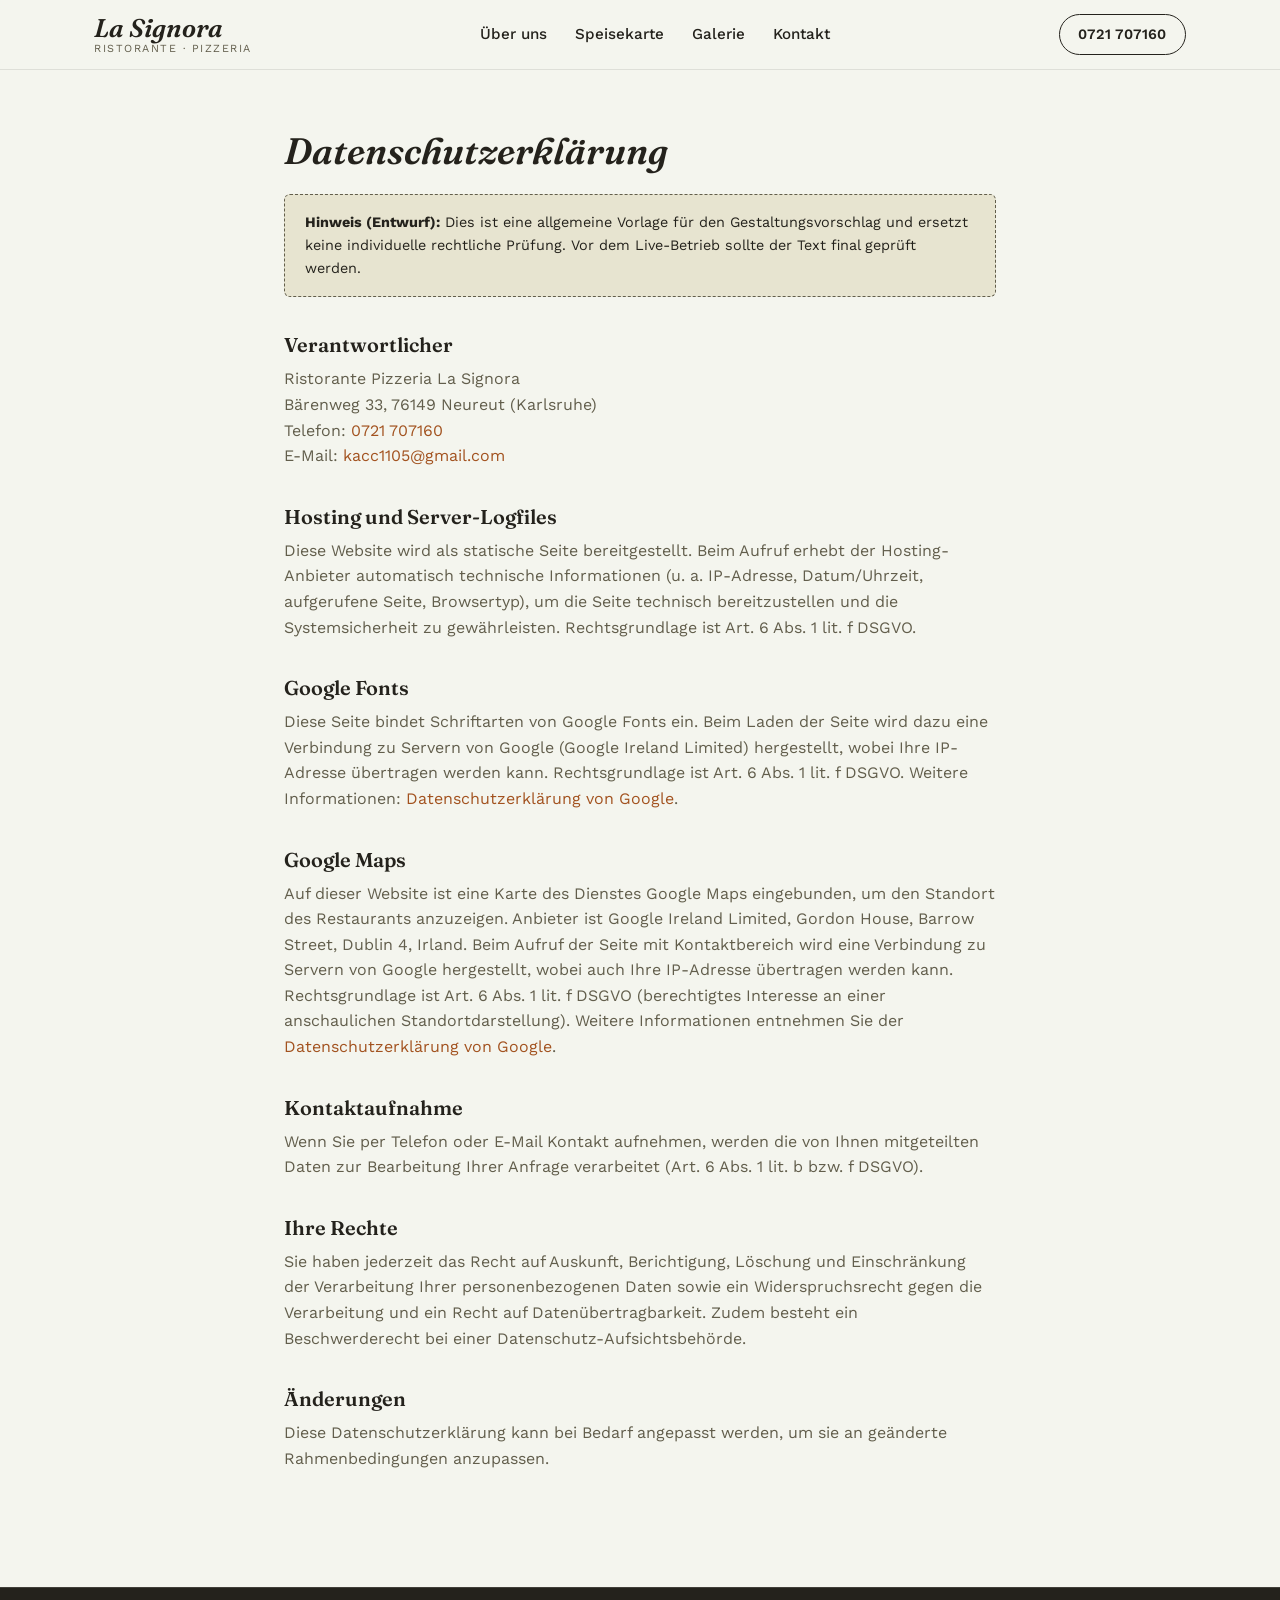
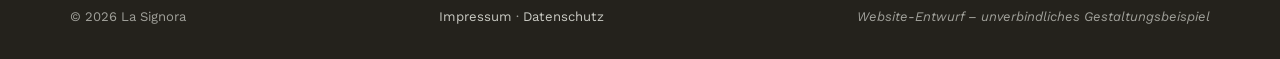
==== datenschutz.html @ 01046fb5 "Add website mockup for La Signora restaurant Simple, single-page HTML/CSS site as a design proposal " ====
<!DOCTYPE html>
<html lang="de">
<head>
<meta charset="UTF-8">
<meta name="viewport" content="width=device-width, initial-scale=1.0">
<title>Datenschutz – La Signora</title>
<meta name="robots" content="noindex, nofollow">
<link rel="icon" href="data:image/svg+xml,%3Csvg xmlns='http://www.w3.org/2000/svg' viewBox='0 0 100 100'%3E%3Ccircle cx='50' cy='50' r='48' fill='%23C8672A'/%3E%3Ctext x='50' y='66' font-size='44' font-style='italic' font-family='Georgia,serif' fill='%23F4F5EE' text-anchor='middle'%3ELS%3C/text%3E%3C/svg%3E">
<link rel="preconnect" href="https://fonts.googleapis.com">
<link rel="preconnect" href="https://fonts.gstatic.com" crossorigin>
<link href="https://fonts.googleapis.com/css2?family=Fraunces:ital,wght@0,500;0,600;1,500;1,600&family=Work+Sans:wght@400;500;600;700&display=swap" rel="stylesheet">
<link rel="stylesheet" href="css/style.css">
</head>
<body>

<header class="site-header">
  <div class="container header-inner">
    <a class="logo" href="index.html">
      <span class="logo-main">La Signora</span>
      <span class="logo-sub">Ristorante · Pizzeria</span>
    </a>
    <nav class="main-nav" id="main-nav">
      <a href="index.html#ueber-uns">Über uns</a>
      <a href="index.html#speisekarte">Speisekarte</a>
      <a href="index.html#galerie">Galerie</a>
      <a href="index.html#kontakt">Kontakt</a>
    </nav>
    <div class="header-actions">
      <a class="btn btn-call" href="tel:+49721707160">0721 707160</a>
      <button class="nav-toggle" id="nav-toggle" aria-label="Menü öffnen" aria-expanded="false" aria-controls="main-nav">
        <span></span><span></span><span></span>
      </button>
    </div>
  </div>
</header>

<main>
  <section class="legal">
    <div class="container">
      <h1>Datenschutzerklärung</h1>

      <div class="note-box">
        <strong>Hinweis (Entwurf):</strong> Dies ist eine allgemeine Vorlage für den Gestaltungsvorschlag und ersetzt keine individuelle rechtliche Prüfung. Vor dem Live-Betrieb sollte der Text final geprüft werden.
      </div>

      <h2>Verantwortlicher</h2>
      <p>
        Ristorante Pizzeria La Signora<br>
        Bärenweg 33, 76149 Neureut (Karlsruhe)<br>
        Telefon: <a href="tel:+49721707160">0721 707160</a><br>
        E-Mail: <a href="mailto:kacc1105@gmail.com">kacc1105@gmail.com</a>
      </p>

      <h2>Hosting und Server-Logfiles</h2>
      <p>Diese Website wird als statische Seite bereitgestellt. Beim Aufruf erhebt der Hosting-Anbieter automatisch technische Informationen (u. a. IP-Adresse, Datum/Uhrzeit, aufgerufene Seite, Browsertyp), um die Seite technisch bereitzustellen und die Systemsicherheit zu gewährleisten. Rechtsgrundlage ist Art. 6 Abs. 1 lit. f DSGVO.</p>

      <h2>Google Fonts</h2>
      <p>Diese Seite bindet Schriftarten von Google Fonts ein. Beim Laden der Seite wird dazu eine Verbindung zu Servern von Google (Google Ireland Limited) hergestellt, wobei Ihre IP-Adresse übertragen werden kann. Rechtsgrundlage ist Art. 6 Abs. 1 lit. f DSGVO. Weitere Informationen: <a href="https://policies.google.com/privacy" target="_blank" rel="noopener noreferrer">Datenschutzerklärung von Google</a>.</p>

      <h2>Google Maps</h2>
      <p>Auf dieser Website ist eine Karte des Dienstes Google Maps eingebunden, um den Standort des Restaurants anzuzeigen. Anbieter ist Google Ireland Limited, Gordon House, Barrow Street, Dublin 4, Irland. Beim Aufruf der Seite mit Kontaktbereich wird eine Verbindung zu Servern von Google hergestellt, wobei auch Ihre IP-Adresse übertragen werden kann. Rechtsgrundlage ist Art. 6 Abs. 1 lit. f DSGVO (berechtigtes Interesse an einer anschaulichen Standortdarstellung). Weitere Informationen entnehmen Sie der <a href="https://policies.google.com/privacy" target="_blank" rel="noopener noreferrer">Datenschutzerklärung von Google</a>.</p>

      <h2>Kontaktaufnahme</h2>
      <p>Wenn Sie per Telefon oder E-Mail Kontakt aufnehmen, werden die von Ihnen mitgeteilten Daten zur Bearbeitung Ihrer Anfrage verarbeitet (Art. 6 Abs. 1 lit. b bzw. f DSGVO).</p>

      <h2>Ihre Rechte</h2>
      <p>Sie haben jederzeit das Recht auf Auskunft, Berichtigung, Löschung und Einschränkung der Verarbeitung Ihrer personenbezogenen Daten sowie ein Widerspruchsrecht gegen die Verarbeitung und ein Recht auf Datenübertragbarkeit. Zudem besteht ein Beschwerderecht bei einer Datenschutz-Aufsichtsbehörde.</p>

      <h2>Änderungen</h2>
      <p>Diese Datenschutzerklärung kann bei Bedarf angepasst werden, um sie an geänderte Rahmenbedingungen anzupassen.</p>
    </div>
  </section>
</main>

<footer class="site-footer">
  <div class="footer-bottom">
    <div class="container footer-bottom-inner">
      <p>© <span id="year"></span> La Signora</p>
      <p><a href="impressum.html">Impressum</a> · <a href="datenschutz.html">Datenschutz</a></p>
      <p class="draft-note">Website-Entwurf – unverbindliches Gestaltungsbeispiel</p>
    </div>
  </div>
</footer>

<script src="js/main.js"></script>
</body>
</html>
---- css/style.css ----
/* ---------- Tokens ---------- */
:root {
  --paper: #F4F5EE;
  --paper-alt: #E7E4D0;
  --ink: #24221C;
  --ink-soft: #625E4C;
  --flame: #C8672A;
  --flame-dark: #A2521F;
  --olive: #4F5C38;
  --olive-dark: #3C4629;

  --font-display: 'Fraunces', Georgia, 'Times New Roman', serif;
  --font-body: 'Work Sans', -apple-system, BlinkMacSystemFont, 'Segoe UI', Helvetica, Arial, sans-serif;
  --radius: 6px;
  --container-width: 1140px;
}

* { box-sizing: border-box; }

html { scroll-behavior: smooth; }

body {
  margin: 0;
  font-family: var(--font-body);
  color: var(--ink);
  background: var(--paper);
  line-height: 1.6;
}

h1, h2, h3 {
  font-family: var(--font-display);
  font-weight: 600;
  line-height: 1.15;
  text-wrap: balance;
  margin: 0 0 .5em;
}

p { margin: 0 0 1em; }

a {
  color: var(--flame-dark);
  text-decoration: none;
}

img { max-width: 100%; display: block; }

.container {
  width: 100%;
  max-width: var(--container-width);
  margin: 0 auto;
  padding: 0 24px;
}

.skip-link {
  position: absolute;
  left: -999px;
  top: auto;
}
.skip-link:focus {
  left: 16px;
  top: 16px;
  background: var(--paper);
  padding: 8px 16px;
  border-radius: var(--radius);
  z-index: 1000;
}

.section-eyebrow {
  text-transform: uppercase;
  letter-spacing: .14em;
  font-size: .78rem;
  font-weight: 600;
  color: var(--flame-dark);
  margin-bottom: .6em;
}

/* Stitch divider — nod to the "weiße Schürze" (white apron) the house
   philosophy is named after: a seam of two thin lines at each section join. */
.stitch-top {
  border-top: 1px solid var(--ink);
  box-shadow: 0 4px 0 -3px var(--ink);
  position: relative;
}
.stitch-top::before {
  content: "";
  position: absolute;
  top: -1px; left: 0; right: 0; height: 1px;
  background: repeating-linear-gradient(90deg, var(--paper) 0 6px, transparent 6px 12px);
}

/* ---------- Buttons ---------- */
.btn {
  display: inline-block;
  padding: .85em 1.7em;
  border-radius: 999px;
  font-weight: 600;
  font-size: .95rem;
  border: 1.5px solid transparent;
  transition: transform .15s ease, background .15s ease, color .15s ease, border-color .15s ease;
}
.btn:hover { transform: translateY(-2px); }

.btn-primary {
  background: var(--flame);
  color: var(--paper);
}
.btn-primary:hover { background: var(--flame-dark); }

.btn-outline {
  border-color: var(--paper);
  color: var(--paper);
}
.btn-outline:hover { background: var(--paper); color: var(--ink); }

.btn-call {
  border-color: var(--ink);
  color: var(--ink);
  padding: .55em 1.3em;
  font-size: .9rem;
  font-weight: 600;
  white-space: nowrap;
}
.btn-call:hover { background: var(--ink); color: var(--paper); }

/* ---------- Header ---------- */
.site-header {
  position: sticky;
  top: 0;
  z-index: 100;
  background: rgba(244, 245, 238, .92);
  backdrop-filter: blur(6px);
  border-bottom: 1px solid rgba(36, 34, 28, .1);
}

.header-inner {
  display: flex;
  align-items: center;
  justify-content: space-between;
  gap: 24px;
  padding-top: 14px;
  padding-bottom: 14px;
}

.logo {
  display: flex;
  flex-direction: column;
  line-height: 1.1;
}
.logo-main {
  font-family: var(--font-display);
  font-style: italic;
  font-size: 1.6rem;
  font-weight: 600;
  color: var(--ink);
}
.logo-sub {
  font-size: .68rem;
  letter-spacing: .14em;
  text-transform: uppercase;
  color: var(--ink-soft);
}

.main-nav {
  display: flex;
  gap: 28px;
}
.main-nav a {
  color: var(--ink);
  font-weight: 500;
  font-size: .95rem;
}
.main-nav a:hover { color: var(--flame-dark); }

.header-actions {
  display: flex;
  align-items: center;
  gap: 16px;
}

.nav-toggle {
  display: none;
  flex-direction: column;
  justify-content: center;
  gap: 5px;
  width: 40px;
  height: 40px;
  background: none;
  border: none;
  cursor: pointer;
}
.nav-toggle span {
  display: block;
  height: 2px;
  background: var(--ink);
  border-radius: 2px;
}

/* ---------- Hero ---------- */
.hero {
  position: relative;
  background: var(--ink);
  color: var(--paper);
  padding: 100px 0 130px;
  overflow: hidden;
}
.hero-inner { max-width: 720px; }
.hero .eyebrow {
  text-transform: uppercase;
  letter-spacing: .14em;
  font-size: .82rem;
  font-weight: 600;
  color: #D9A876;
  margin-bottom: 1.1em;
}
.hero h1 {
  font-family: var(--font-display);
  font-style: italic;
  font-weight: 500;
  font-size: clamp(2.4rem, 5.5vw, 3.8rem);
  margin-bottom: .4em;
}
.hero-text {
  font-size: 1.1rem;
  max-width: 540px;
  color: #DAD8C8;
}
.hero-actions {
  display: flex;
  flex-wrap: wrap;
  gap: 16px;
  margin-top: 1.6em;
}
.hero-divider {
  position: absolute;
  bottom: -1px;
  left: 0;
  width: 100%;
  height: 60px;
}
.hero-divider path { fill: var(--paper); }

/* ---------- Features ---------- */
.features { padding: 64px 0 24px; }
.features-grid {
  display: grid;
  grid-template-columns: repeat(3, 1fr);
  gap: 32px;
  text-align: center;
}
.feature-icon {
  display: flex;
  align-items: center;
  justify-content: center;
  width: 68px;
  height: 68px;
  margin: 0 auto .8em;
  border-radius: 50%;
  border: 1.5px solid var(--ink);
}
.icon-flame {
  width: 22px; height: 22px;
  background: var(--flame);
  border-radius: 0 50% 50% 50%;
  transform: rotate(45deg);
}
.icon-leaf {
  width: 24px; height: 24px;
  background: var(--olive);
  border-radius: 0 60% 0 60%;
  transform: rotate(45deg);
}
.icon-together {
  display: flex;
  align-items: center;
}
.icon-together span {
  width: 17px; height: 17px;
  border-radius: 50%;
}
.icon-together span:first-child { background: var(--flame); }
.icon-together span:last-child {
  background: var(--olive);
  margin-left: -7px;
  mix-blend-mode: multiply;
}
.feature h3 { font-size: 1.15rem; }
.feature p { color: var(--ink-soft); margin: 0; }

/* ---------- About ---------- */
.about { padding: 96px 0; }
.about-inner {
  display: grid;
  grid-template-columns: 1.1fr .9fr;
  gap: 56px;
  align-items: center;
}
.about-text h2 { font-size: 2.1rem; }
.about-text p { color: var(--ink-soft); }
.about-text p:first-of-type { color: var(--ink); }
.pull-quote {
  font-family: var(--font-display);
  font-style: italic;
  font-size: 1.3rem;
  color: var(--ink);
  border-left: 2px solid var(--flame);
  padding-left: 1em;
  margin: 1.4em 0;
}

.placeholder-box {
  display: flex;
  flex-direction: column;
  align-items: center;
  justify-content: center;
  background: var(--paper-alt);
  border: 1px dashed var(--ink-soft);
  border-radius: var(--radius);
  color: var(--ink-soft);
  text-align: center;
}
.placeholder-box p {
  margin: 0;
  font-family: var(--font-display);
  font-style: italic;
  font-size: .95rem;
}
.about-image { min-height: 320px; }

/* ---------- Menu ---------- */
.menu { padding: 96px 0; background: var(--paper-alt); }
.menu h2 { font-size: 2.1rem; max-width: 640px; }

.menu-grid {
  display: grid;
  grid-template-columns: repeat(3, 1fr);
  gap: 40px;
  margin-top: 48px;
}
.menu-category h3 {
  font-family: var(--font-body);
  font-style: normal;
  font-weight: 700;
  text-transform: uppercase;
  letter-spacing: .06em;
  font-size: 1rem;
  border-bottom: 2px solid var(--flame);
  padding-bottom: .5em;
  margin-bottom: .8em;
}
.menu-list { list-style: none; margin: 0; padding: 0; }
.menu-list li {
  display: flex;
  align-items: baseline;
  gap: 6px;
  padding: .55em 0;
  border-bottom: 1px dotted rgba(36, 34, 28, .18);
}
.dish {
  display: flex;
  flex-direction: column;
  font-family: var(--font-display);
  font-weight: 600;
}
.dish em {
  font-style: normal;
  font-family: var(--font-body);
  font-weight: 400;
  font-size: .78rem;
  color: var(--ink-soft);
}
.dots {
  flex: 1;
  border-bottom: 2px dotted rgba(36, 34, 28, .3);
  margin-bottom: .35em;
}
.price { font-weight: 600; white-space: nowrap; }
.menu-footnote {
  margin-top: 40px;
  font-size: .85rem;
  color: var(--ink-soft);
}

/* ---------- Gallery ---------- */
.gallery { padding: 96px 0; }
.gallery h2 { font-size: 2.1rem; }
.gallery-grid {
  display: grid;
  grid-template-columns: repeat(3, 1fr);
  gap: 20px;
  margin-top: 40px;
}
.gallery-item { aspect-ratio: 4 / 3; }

/* ---------- Contact ---------- */
.contact { padding: 96px 0; background: var(--paper-alt); }
.contact-inner {
  display: grid;
  grid-template-columns: 1fr 1fr;
  gap: 56px;
  align-items: stretch;
}
.contact h2 { font-size: 2.1rem; }
.info-list {
  list-style: none;
  margin: 0 0 1.6em;
  padding: 0;
}
.info-list li {
  margin-bottom: .7em;
  font-size: 1.02rem;
}
.info-list .label {
  display: block;
  text-transform: uppercase;
  letter-spacing: .1em;
  font-size: .7rem;
  color: var(--ink-soft);
  margin-bottom: .15em;
}
.info-list a { color: var(--ink); font-weight: 600; }
.info-list a:hover { color: var(--flame-dark); }

.hours-table {
  border-collapse: collapse;
  margin-bottom: 1.8em;
}
.hours-table th, .hours-table td {
  text-align: left;
  padding: .3em 1.2em .3em 0;
  font-weight: 400;
}
.hours-table th { color: var(--ink-soft); font-weight: 600; }

.contact-map {
  min-height: 320px;
  border-radius: var(--radius);
  overflow: hidden;
  filter: grayscale(.15) contrast(1.02);
}
.contact-map iframe {
  width: 100%;
  height: 100%;
  min-height: 320px;
  border: 0;
}

/* ---------- Footer ---------- */
.site-footer {
  background: var(--ink);
  color: rgba(244, 245, 238, .85);
}
.footer-inner {
  display: grid;
  grid-template-columns: 1.2fr 1fr 1fr;
  gap: 32px;
  padding: 56px 0 40px;
}
.footer-brand .logo-main { color: var(--paper); }
.footer-brand p, .footer-contact p { color: rgba(244, 245, 238, .6); margin: 0; }
.footer-nav { display: flex; flex-direction: column; gap: .5em; }
.footer-nav a, .footer-contact a { color: rgba(244, 245, 238, .85); }
.footer-nav a:hover, .footer-contact a:hover { color: var(--paper); }
.footer-contact { display: flex; flex-direction: column; gap: .4em; }

.footer-bottom { border-top: 1px solid rgba(244, 245, 238, .14); }
.footer-bottom-inner {
  display: flex;
  flex-wrap: wrap;
  gap: 8px 24px;
  justify-content: space-between;
  padding: 18px 0;
  font-size: .82rem;
  color: rgba(244, 245, 238, .6);
}
.footer-bottom-inner a { color: rgba(244, 245, 238, .8); }
.draft-note { font-style: italic; }

/* ---------- Legal pages ---------- */
.legal {
  padding: 60px 0 100px;
  max-width: 760px;
  margin: 0 auto;
}
.legal h1 { font-size: 2.3rem; margin-bottom: .6em; font-style: italic; }
.legal h2 { font-size: 1.25rem; margin-top: 1.8em; font-style: normal; }
.legal p, .legal li { color: var(--ink-soft); }
.legal a { color: var(--flame-dark); }
.note-box {
  border: 1px dashed var(--ink-soft);
  border-radius: var(--radius);
  padding: 16px 20px;
  font-size: .9rem;
  margin: 1.5em 0;
  background: var(--paper-alt);
}

/* ---------- Responsive ---------- */
@media (max-width: 900px) {
  .about-inner,
  .contact-inner {
    grid-template-columns: 1fr;
  }
  .about-image { min-height: 220px; order: -1; }
  .menu-grid { grid-template-columns: 1fr 1fr; }
  .footer-inner { grid-template-columns: 1fr 1fr; }
}

@media (max-width: 720px) {
  .main-nav {
    position: absolute;
    top: 100%;
    left: 0;
    right: 0;
    background: var(--paper);
    flex-direction: column;
    gap: 0;
    padding: 8px 24px 16px;
    border-bottom: 1px solid rgba(36, 34, 28, .1);
    display: none;
  }
  .main-nav.open { display: flex; }
  .main-nav a { padding: .7em 0; border-bottom: 1px solid rgba(36, 34, 28, .08); }
  .nav-toggle { display: flex; }
  .btn-call { display: none; }

  .features-grid { grid-template-columns: 1fr; }
  .menu-grid { grid-template-columns: 1fr; }
  .gallery-grid { grid-template-columns: 1fr 1fr; }
  .footer-inner { grid-template-columns: 1fr; }
}
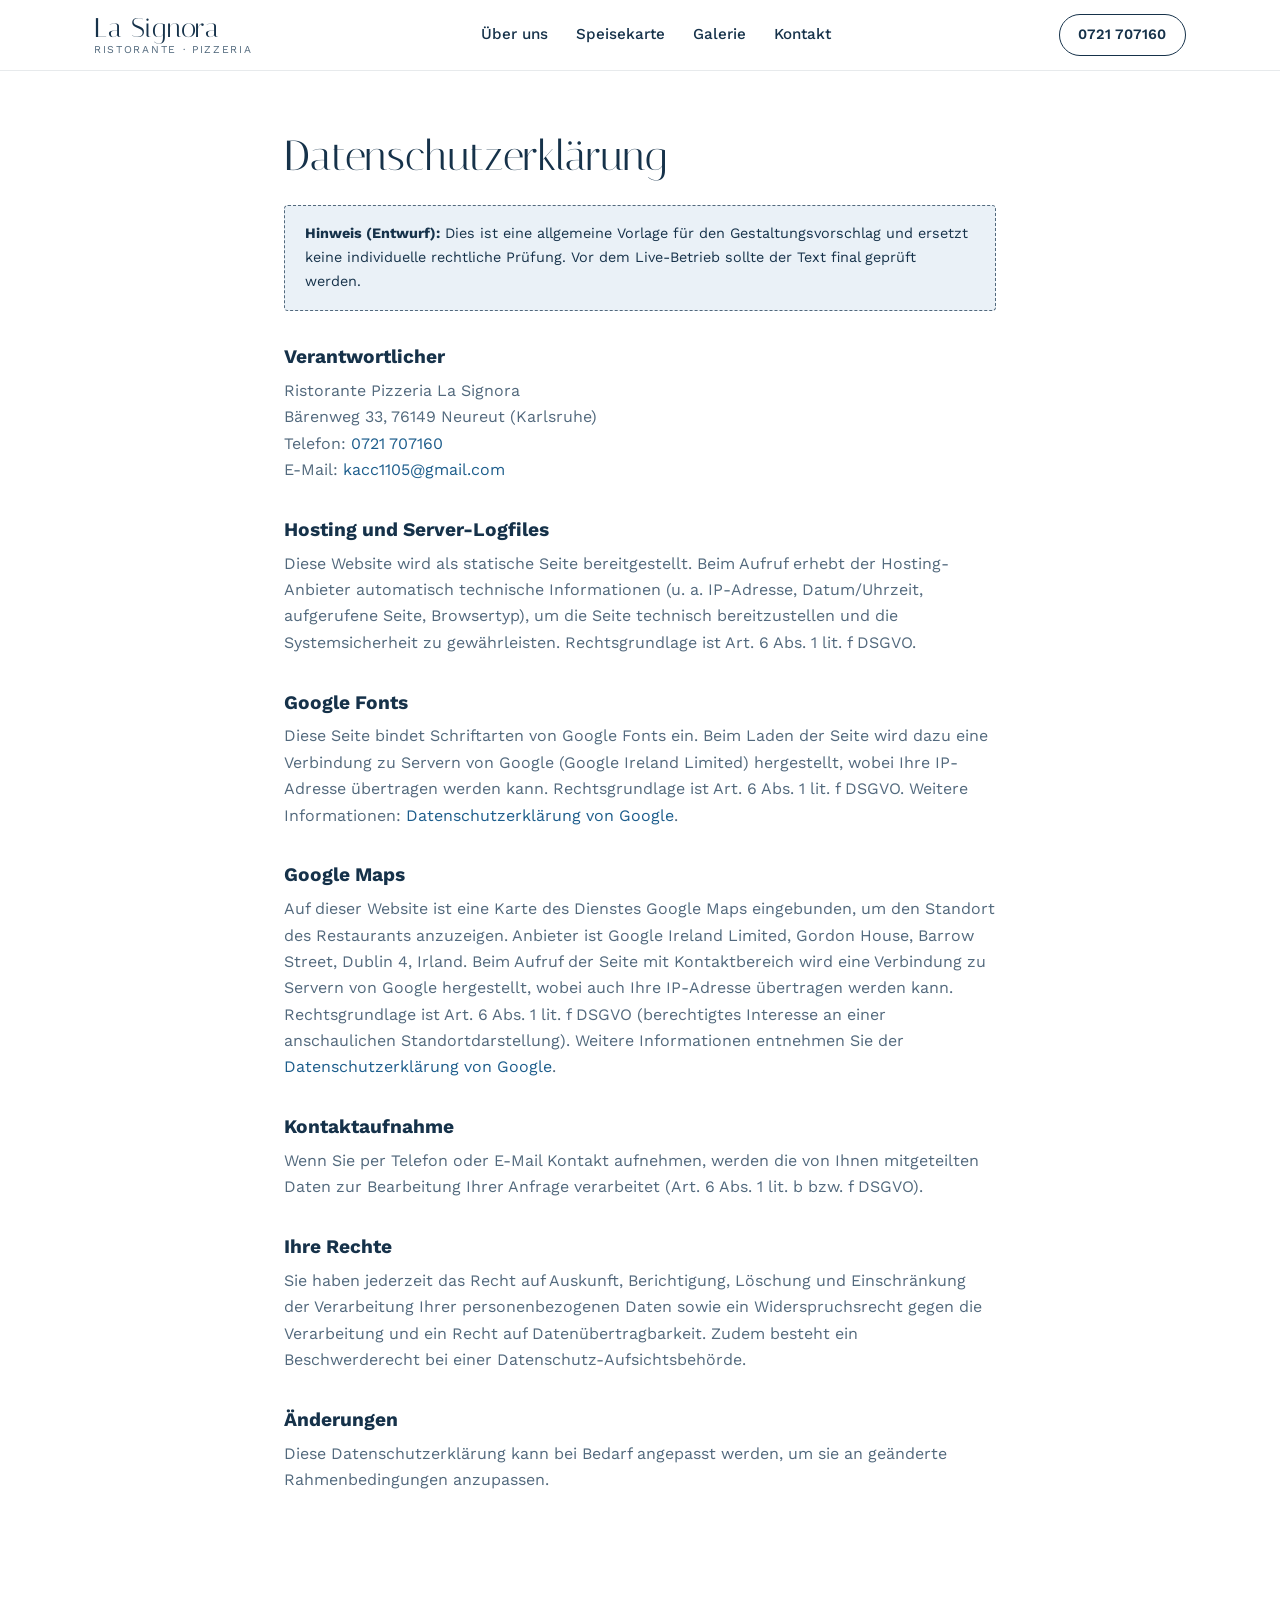
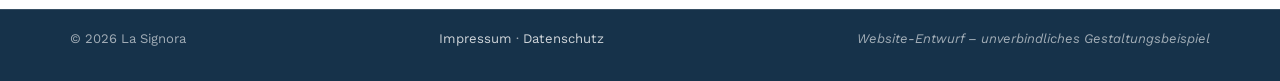
==== commit 1b560948: "Redesign in white/blue elegant Italian style Replace the warm terracotta palette with white, navy an" ====
--- a/datenschutz.html
+++ b/datenschutz.html
@@ -5,10 +5,10 @@
 <meta name="viewport" content="width=device-width, initial-scale=1.0">
 <title>Datenschutz – La Signora</title>
 <meta name="robots" content="noindex, nofollow">
-<link rel="icon" href="data:image/svg+xml,%3Csvg xmlns='http://www.w3.org/2000/svg' viewBox='0 0 100 100'%3E%3Ccircle cx='50' cy='50' r='48' fill='%23C8672A'/%3E%3Ctext x='50' y='66' font-size='44' font-style='italic' font-family='Georgia,serif' fill='%23F4F5EE' text-anchor='middle'%3ELS%3C/text%3E%3C/svg%3E">
+<link rel="icon" href="data:image/svg+xml,%3Csvg xmlns='http://www.w3.org/2000/svg' viewBox='0 0 100 100'%3E%3Ccircle cx='50' cy='50' r='48' fill='%2316324A'/%3E%3Ctext x='50' y='66' font-size='42' font-family='Georgia,serif' fill='%23FFFFFF' text-anchor='middle'%3ELS%3C/text%3E%3C/svg%3E">
 <link rel="preconnect" href="https://fonts.googleapis.com">
 <link rel="preconnect" href="https://fonts.gstatic.com" crossorigin>
-<link href="https://fonts.googleapis.com/css2?family=Fraunces:ital,wght@0,500;0,600;1,500;1,600&family=Work+Sans:wght@400;500;600;700&display=swap" rel="stylesheet">
+<link href="https://fonts.googleapis.com/css2?family=Italiana&family=Work+Sans:wght@400;500;600;700&display=swap" rel="stylesheet">
 <link rel="stylesheet" href="css/style.css">
 </head>
 <body>
--- a/css/style.css
+++ b/css/style.css
@@ -1,17 +1,16 @@
 /* ---------- Tokens ---------- */
 :root {
-  --paper: #F4F5EE;
-  --paper-alt: #E7E4D0;
-  --ink: #24221C;
-  --ink-soft: #625E4C;
-  --flame: #C8672A;
-  --flame-dark: #A2521F;
-  --olive: #4F5C38;
-  --olive-dark: #3C4629;
-
-  --font-display: 'Fraunces', Georgia, 'Times New Roman', serif;
+  --white: #FFFFFF;
+  --pale-blue: #EAF1F7;
+  --navy: #16324A;
+  --navy-soft: #52697D;
+  --blue: #1C5D8C;
+  --blue-deep: #123F60;
+  --gold: #AD8A4D;
+
+  --font-display: 'Italiana', Georgia, 'Times New Roman', serif;
   --font-body: 'Work Sans', -apple-system, BlinkMacSystemFont, 'Segoe UI', Helvetica, Arial, sans-serif;
-  --radius: 6px;
+  --radius: 4px;
   --container-width: 1140px;
 }
 
@@ -22,15 +21,15 @@
 body {
   margin: 0;
   font-family: var(--font-body);
-  color: var(--ink);
-  background: var(--paper);
-  line-height: 1.6;
+  color: var(--navy);
+  background: var(--white);
+  line-height: 1.65;
 }
 
 h1, h2, h3 {
   font-family: var(--font-display);
-  font-weight: 600;
-  line-height: 1.15;
+  font-weight: 400;
+  line-height: 1.2;
   text-wrap: balance;
   margin: 0 0 .5em;
 }
@@ -38,7 +37,7 @@
 p { margin: 0 0 1em; }
 
 a {
-  color: var(--flame-dark);
+  color: var(--blue);
   text-decoration: none;
 }
 
@@ -59,7 +58,7 @@
 .skip-link:focus {
   left: 16px;
   top: 16px;
-  background: var(--paper);
+  background: var(--white);
   padding: 8px 16px;
   border-radius: var(--radius);
   z-index: 1000;
@@ -67,26 +66,51 @@
 
 .section-eyebrow {
   text-transform: uppercase;
-  letter-spacing: .14em;
-  font-size: .78rem;
+  letter-spacing: .18em;
+  font-size: .76rem;
   font-weight: 600;
-  color: var(--flame-dark);
+  color: var(--gold);
   margin-bottom: .6em;
+}
+
+/* Small line-and-diamond flourish, the kind found on Italian menu
+   cards and invitations. */
+.flourish {
+  display: flex;
+  align-items: center;
+  justify-content: center;
+  gap: 10px;
+  margin: 0 auto 1.4em;
+  width: 180px;
+}
+.flourish::before,
+.flourish::after {
+  content: "";
+  flex: 1;
+  height: 1px;
+  background: var(--gold);
+}
+.flourish span {
+  width: 6px;
+  height: 6px;
+  transform: rotate(45deg);
+  background: var(--gold);
 }
 
 /* Stitch divider — nod to the "weiße Schürze" (white apron) the house
    philosophy is named after: a seam of two thin lines at each section join. */
 .stitch-top {
-  border-top: 1px solid var(--ink);
-  box-shadow: 0 4px 0 -3px var(--ink);
+  border-top: 1px solid var(--navy);
+  box-shadow: 0 4px 0 -3px var(--navy);
   position: relative;
 }
 .stitch-top::before {
   content: "";
   position: absolute;
   top: -1px; left: 0; right: 0; height: 1px;
-  background: repeating-linear-gradient(90deg, var(--paper) 0 6px, transparent 6px 12px);
-}
+  background: repeating-linear-gradient(90deg, var(--white) 0 6px, transparent 6px 12px);
+}
+.menu.stitch-top::before { background: repeating-linear-gradient(90deg, var(--pale-blue) 0 6px, transparent 6px 12px); }
 
 /* ---------- Buttons ---------- */
 .btn {
@@ -101,35 +125,35 @@
 .btn:hover { transform: translateY(-2px); }
 
 .btn-primary {
-  background: var(--flame);
-  color: var(--paper);
-}
-.btn-primary:hover { background: var(--flame-dark); }
+  background: var(--blue);
+  color: var(--white);
+}
+.btn-primary:hover { background: var(--blue-deep); }
 
 .btn-outline {
-  border-color: var(--paper);
-  color: var(--paper);
-}
-.btn-outline:hover { background: var(--paper); color: var(--ink); }
+  border-color: var(--blue);
+  color: var(--blue);
+}
+.btn-outline:hover { background: var(--blue); color: var(--white); }
 
 .btn-call {
-  border-color: var(--ink);
-  color: var(--ink);
+  border-color: var(--navy);
+  color: var(--navy);
   padding: .55em 1.3em;
   font-size: .9rem;
   font-weight: 600;
   white-space: nowrap;
 }
-.btn-call:hover { background: var(--ink); color: var(--paper); }
+.btn-call:hover { background: var(--navy); color: var(--white); }
 
 /* ---------- Header ---------- */
 .site-header {
   position: sticky;
   top: 0;
   z-index: 100;
-  background: rgba(244, 245, 238, .92);
+  background: rgba(255, 255, 255, .92);
   backdrop-filter: blur(6px);
-  border-bottom: 1px solid rgba(36, 34, 28, .1);
+  border-bottom: 1px solid rgba(22, 50, 74, .1);
 }
 
 .header-inner {
@@ -148,16 +172,15 @@
 }
 .logo-main {
   font-family: var(--font-display);
-  font-style: italic;
-  font-size: 1.6rem;
-  font-weight: 600;
-  color: var(--ink);
+  font-size: 1.7rem;
+  color: var(--navy);
+  letter-spacing: .02em;
 }
 .logo-sub {
-  font-size: .68rem;
-  letter-spacing: .14em;
+  font-size: .66rem;
+  letter-spacing: .16em;
   text-transform: uppercase;
-  color: var(--ink-soft);
+  color: var(--navy-soft);
 }
 
 .main-nav {
@@ -165,11 +188,11 @@
   gap: 28px;
 }
 .main-nav a {
-  color: var(--ink);
+  color: var(--navy);
   font-weight: 500;
   font-size: .95rem;
 }
-.main-nav a:hover { color: var(--flame-dark); }
+.main-nav a:hover { color: var(--blue); }
 
 .header-actions {
   display: flex;
@@ -191,53 +214,49 @@
 .nav-toggle span {
   display: block;
   height: 2px;
-  background: var(--ink);
+  background: var(--navy);
   border-radius: 2px;
 }
 
 /* ---------- Hero ---------- */
 .hero {
   position: relative;
-  background: var(--ink);
-  color: var(--paper);
-  padding: 100px 0 130px;
-  overflow: hidden;
-}
-.hero-inner { max-width: 720px; }
+  background: var(--pale-blue);
+  color: var(--navy);
+  padding: 96px 0;
+  text-align: center;
+}
+.hero-inner {
+  max-width: 640px;
+  margin: 0 auto;
+}
 .hero .eyebrow {
   text-transform: uppercase;
-  letter-spacing: .14em;
-  font-size: .82rem;
+  letter-spacing: .18em;
+  font-size: .8rem;
   font-weight: 600;
-  color: #D9A876;
-  margin-bottom: 1.1em;
+  color: var(--gold);
+  margin-bottom: 1em;
 }
 .hero h1 {
-  font-family: var(--font-display);
-  font-style: italic;
-  font-weight: 500;
-  font-size: clamp(2.4rem, 5.5vw, 3.8rem);
-  margin-bottom: .4em;
+  font-size: clamp(2.6rem, 6vw, 4.2rem);
+  color: var(--navy);
+  margin-bottom: .3em;
 }
 .hero-text {
-  font-size: 1.1rem;
-  max-width: 540px;
-  color: #DAD8C8;
+  font-size: 1.08rem;
+  color: var(--navy-soft);
+  max-width: 480px;
+  margin-left: auto;
+  margin-right: auto;
 }
 .hero-actions {
   display: flex;
   flex-wrap: wrap;
+  justify-content: center;
   gap: 16px;
-  margin-top: 1.6em;
-}
-.hero-divider {
-  position: absolute;
-  bottom: -1px;
-  left: 0;
-  width: 100%;
-  height: 60px;
-}
-.hero-divider path { fill: var(--paper); }
+  margin-top: 1.7em;
+}
 
 /* ---------- Features ---------- */
 .features { padding: 64px 0 24px; }
@@ -255,17 +274,17 @@
   height: 68px;
   margin: 0 auto .8em;
   border-radius: 50%;
-  border: 1.5px solid var(--ink);
+  border: 1.5px solid var(--navy);
 }
 .icon-flame {
-  width: 22px; height: 22px;
-  background: var(--flame);
+  width: 20px; height: 20px;
+  background: var(--gold);
   border-radius: 0 50% 50% 50%;
   transform: rotate(45deg);
 }
 .icon-leaf {
   width: 24px; height: 24px;
-  background: var(--olive);
+  background: var(--blue);
   border-radius: 0 60% 0 60%;
   transform: rotate(45deg);
 }
@@ -277,14 +296,14 @@
   width: 17px; height: 17px;
   border-radius: 50%;
 }
-.icon-together span:first-child { background: var(--flame); }
+.icon-together span:first-child { background: var(--blue); }
 .icon-together span:last-child {
-  background: var(--olive);
+  background: var(--gold);
   margin-left: -7px;
   mix-blend-mode: multiply;
 }
 .feature h3 { font-size: 1.15rem; }
-.feature p { color: var(--ink-soft); margin: 0; }
+.feature p { color: var(--navy-soft); margin: 0; }
 
 /* ---------- About ---------- */
 .about { padding: 96px 0; }
@@ -294,15 +313,14 @@
   gap: 56px;
   align-items: center;
 }
-.about-text h2 { font-size: 2.1rem; }
-.about-text p { color: var(--ink-soft); }
-.about-text p:first-of-type { color: var(--ink); }
+.about-text h2 { font-size: 2.3rem; }
+.about-text p { color: var(--navy-soft); }
+.about-text p:first-of-type { color: var(--navy); }
 .pull-quote {
   font-family: var(--font-display);
-  font-style: italic;
-  font-size: 1.3rem;
-  color: var(--ink);
-  border-left: 2px solid var(--flame);
+  font-size: 1.4rem;
+  color: var(--navy);
+  border-left: 2px solid var(--gold);
   padding-left: 1em;
   margin: 1.4em 0;
 }
@@ -312,23 +330,22 @@
   flex-direction: column;
   align-items: center;
   justify-content: center;
-  background: var(--paper-alt);
-  border: 1px dashed var(--ink-soft);
+  background: var(--pale-blue);
+  border: 1px dashed var(--navy-soft);
   border-radius: var(--radius);
-  color: var(--ink-soft);
+  color: var(--navy-soft);
   text-align: center;
 }
 .placeholder-box p {
   margin: 0;
   font-family: var(--font-display);
-  font-style: italic;
-  font-size: .95rem;
+  font-size: 1rem;
 }
 .about-image { min-height: 320px; }
 
 /* ---------- Menu ---------- */
-.menu { padding: 96px 0; background: var(--paper-alt); }
-.menu h2 { font-size: 2.1rem; max-width: 640px; }
+.menu { padding: 96px 0; background: var(--pale-blue); }
+.menu h2 { font-size: 2.3rem; max-width: 640px; }
 
 .menu-grid {
   display: grid;
@@ -338,12 +355,12 @@
 }
 .menu-category h3 {
   font-family: var(--font-body);
-  font-style: normal;
   font-weight: 700;
   text-transform: uppercase;
   letter-spacing: .06em;
   font-size: 1rem;
-  border-bottom: 2px solid var(--flame);
+  color: var(--navy);
+  border-bottom: 2px solid var(--gold);
   padding-bottom: .5em;
   margin-bottom: .8em;
 }
@@ -353,36 +370,36 @@
   align-items: baseline;
   gap: 6px;
   padding: .55em 0;
-  border-bottom: 1px dotted rgba(36, 34, 28, .18);
+  border-bottom: 1px dotted rgba(22, 50, 74, .18);
 }
 .dish {
   display: flex;
   flex-direction: column;
   font-family: var(--font-display);
-  font-weight: 600;
+  font-size: 1.05rem;
 }
 .dish em {
   font-style: normal;
   font-family: var(--font-body);
   font-weight: 400;
   font-size: .78rem;
-  color: var(--ink-soft);
+  color: var(--navy-soft);
 }
 .dots {
   flex: 1;
-  border-bottom: 2px dotted rgba(36, 34, 28, .3);
+  border-bottom: 2px dotted rgba(22, 50, 74, .3);
   margin-bottom: .35em;
 }
-.price { font-weight: 600; white-space: nowrap; }
+.price { font-weight: 600; white-space: nowrap; color: var(--blue-deep); }
 .menu-footnote {
   margin-top: 40px;
   font-size: .85rem;
-  color: var(--ink-soft);
+  color: var(--navy-soft);
 }
 
 /* ---------- Gallery ---------- */
 .gallery { padding: 96px 0; }
-.gallery h2 { font-size: 2.1rem; }
+.gallery h2 { font-size: 2.3rem; }
 .gallery-grid {
   display: grid;
   grid-template-columns: repeat(3, 1fr);
@@ -392,14 +409,14 @@
 .gallery-item { aspect-ratio: 4 / 3; }
 
 /* ---------- Contact ---------- */
-.contact { padding: 96px 0; background: var(--paper-alt); }
+.contact { padding: 96px 0; background: var(--pale-blue); }
 .contact-inner {
   display: grid;
   grid-template-columns: 1fr 1fr;
   gap: 56px;
   align-items: stretch;
 }
-.contact h2 { font-size: 2.1rem; }
+.contact h2 { font-size: 2.3rem; }
 .info-list {
   list-style: none;
   margin: 0 0 1.6em;
@@ -414,11 +431,11 @@
   text-transform: uppercase;
   letter-spacing: .1em;
   font-size: .7rem;
-  color: var(--ink-soft);
+  color: var(--navy-soft);
   margin-bottom: .15em;
 }
-.info-list a { color: var(--ink); font-weight: 600; }
-.info-list a:hover { color: var(--flame-dark); }
+.info-list a { color: var(--navy); font-weight: 600; }
+.info-list a:hover { color: var(--blue); }
 
 .hours-table {
   border-collapse: collapse;
@@ -429,13 +446,12 @@
   padding: .3em 1.2em .3em 0;
   font-weight: 400;
 }
-.hours-table th { color: var(--ink-soft); font-weight: 600; }
+.hours-table th { color: var(--navy-soft); font-weight: 600; }
 
 .contact-map {
   min-height: 320px;
   border-radius: var(--radius);
   overflow: hidden;
-  filter: grayscale(.15) contrast(1.02);
 }
 .contact-map iframe {
   width: 100%;
@@ -446,23 +462,35 @@
 
 /* ---------- Footer ---------- */
 .site-footer {
-  background: var(--ink);
-  color: rgba(244, 245, 238, .85);
+  background: var(--navy);
+  color: rgba(255, 255, 255, .85);
 }
 .footer-inner {
   display: grid;
   grid-template-columns: 1.2fr 1fr 1fr;
   gap: 32px;
   padding: 56px 0 40px;
-}
-.footer-brand .logo-main { color: var(--paper); }
-.footer-brand p, .footer-contact p { color: rgba(244, 245, 238, .6); margin: 0; }
+  align-items: start;
+}
+.footer-brand .logo-main { color: var(--white); }
+.footer-brand p, .footer-contact p { color: rgba(255, 255, 255, .6); margin: 0; }
 .footer-nav { display: flex; flex-direction: column; gap: .5em; }
-.footer-nav a, .footer-contact a { color: rgba(244, 245, 238, .85); }
-.footer-nav a:hover, .footer-contact a:hover { color: var(--paper); }
+.footer-nav a, .footer-contact a { color: rgba(255, 255, 255, .85); }
+.footer-nav a:hover, .footer-contact a:hover { color: var(--white); }
 .footer-contact { display: flex; flex-direction: column; gap: .4em; }
 
-.footer-bottom { border-top: 1px solid rgba(244, 245, 238, .14); }
+.footer-fan {
+  display: flex;
+  align-items: center;
+  gap: 10px;
+  margin-top: 1em;
+  padding-top: 1em;
+  border-top: 1px solid rgba(255, 255, 255, .14);
+}
+.footer-fan img { width: 26px; height: 26px; object-fit: contain; }
+.footer-fan span { font-size: .78rem; color: rgba(255, 255, 255, .55); }
+
+.footer-bottom { border-top: 1px solid rgba(255, 255, 255, .14); }
 .footer-bottom-inner {
   display: flex;
   flex-wrap: wrap;
@@ -470,9 +498,9 @@
   justify-content: space-between;
   padding: 18px 0;
   font-size: .82rem;
-  color: rgba(244, 245, 238, .6);
-}
-.footer-bottom-inner a { color: rgba(244, 245, 238, .8); }
+  color: rgba(255, 255, 255, .6);
+}
+.footer-bottom-inner a { color: rgba(255, 255, 255, .8); }
 .draft-note { font-style: italic; }
 
 /* ---------- Legal pages ---------- */
@@ -481,17 +509,17 @@
   max-width: 760px;
   margin: 0 auto;
 }
-.legal h1 { font-size: 2.3rem; margin-bottom: .6em; font-style: italic; }
-.legal h2 { font-size: 1.25rem; margin-top: 1.8em; font-style: normal; }
-.legal p, .legal li { color: var(--ink-soft); }
-.legal a { color: var(--flame-dark); }
+.legal h1 { font-size: 2.6rem; margin-bottom: .6em; }
+.legal h2 { font-size: 1.2rem; margin-top: 1.8em; font-family: var(--font-body); font-weight: 700; }
+.legal p, .legal li { color: var(--navy-soft); }
+.legal a { color: var(--blue); }
 .note-box {
-  border: 1px dashed var(--ink-soft);
+  border: 1px dashed var(--navy-soft);
   border-radius: var(--radius);
   padding: 16px 20px;
   font-size: .9rem;
   margin: 1.5em 0;
-  background: var(--paper-alt);
+  background: var(--pale-blue);
 }
 
 /* ---------- Responsive ---------- */
@@ -511,15 +539,15 @@
     top: 100%;
     left: 0;
     right: 0;
-    background: var(--paper);
+    background: var(--white);
     flex-direction: column;
     gap: 0;
     padding: 8px 24px 16px;
-    border-bottom: 1px solid rgba(36, 34, 28, .1);
+    border-bottom: 1px solid rgba(22, 50, 74, .1);
     display: none;
   }
   .main-nav.open { display: flex; }
-  .main-nav a { padding: .7em 0; border-bottom: 1px solid rgba(36, 34, 28, .08); }
+  .main-nav a { padding: .7em 0; border-bottom: 1px solid rgba(22, 50, 74, .08); }
   .nav-toggle { display: flex; }
   .btn-call { display: none; }
 
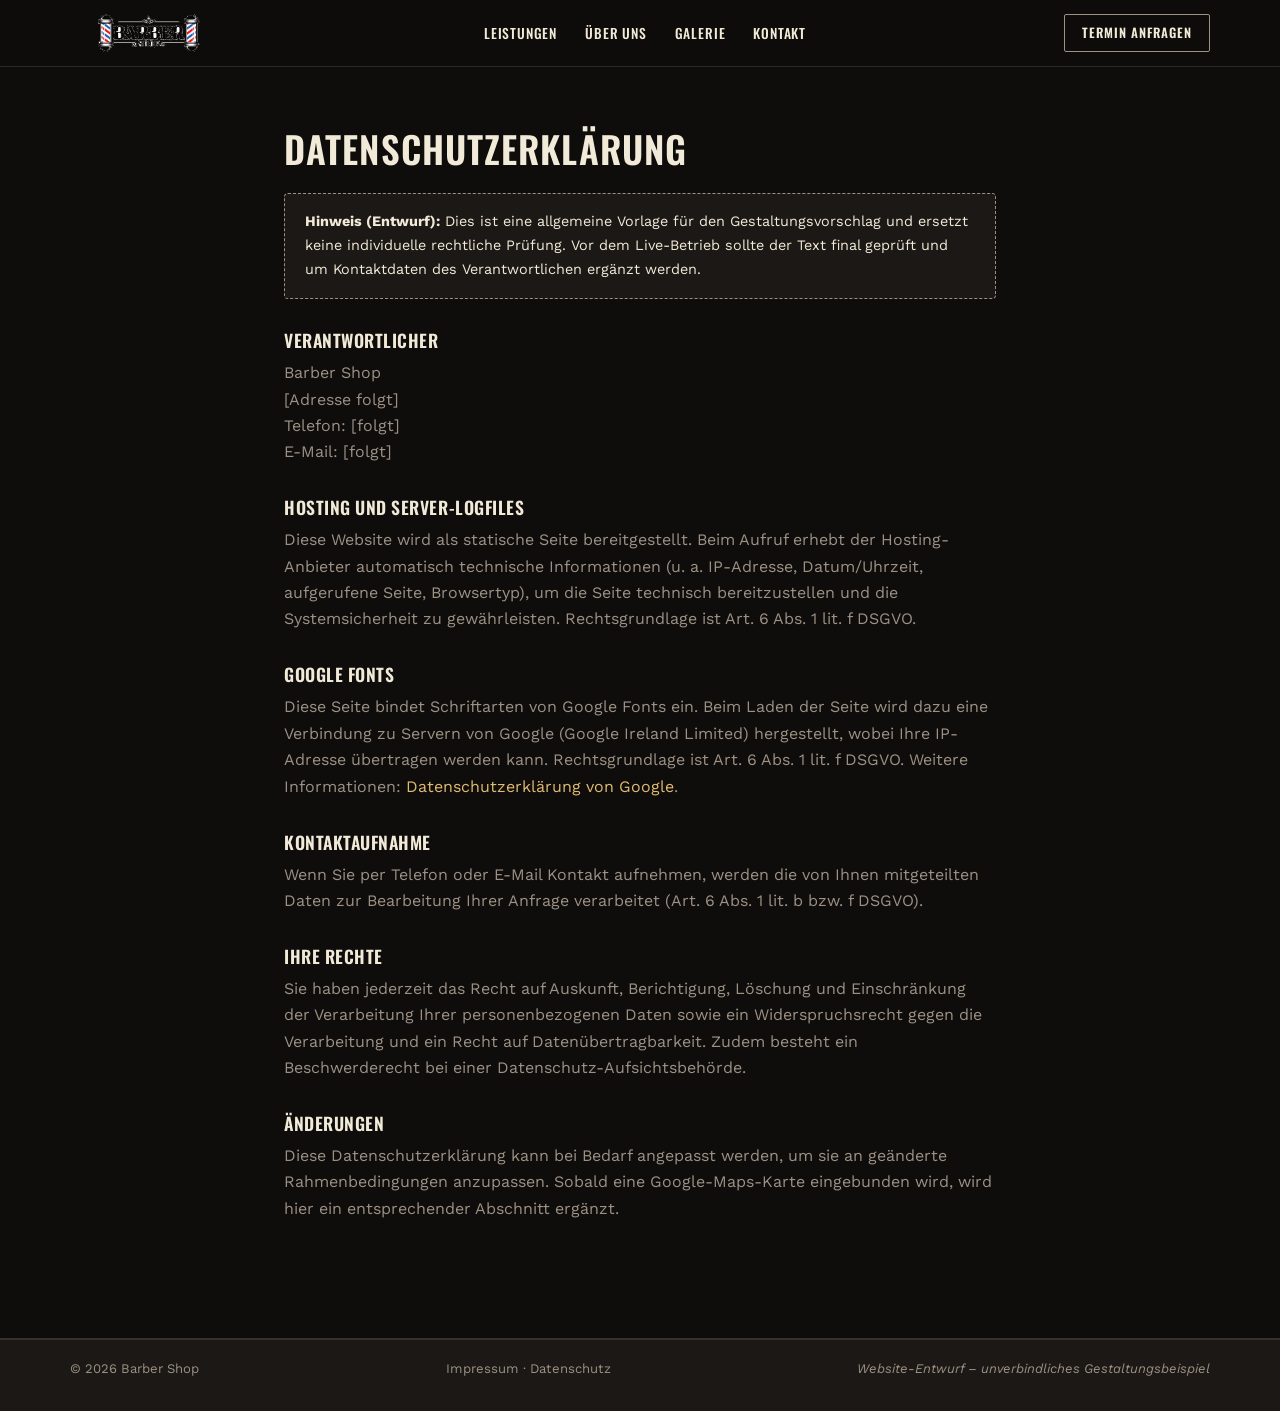
==== commit 9144e87c: "Rebuild repository as a Barber Shop website Per explicit request, repurpose this repo (previously th" ====
--- a/datenschutz.html
+++ b/datenschutz.html
@@ -3,12 +3,12 @@
 <head>
 <meta charset="UTF-8">
 <meta name="viewport" content="width=device-width, initial-scale=1.0">
-<title>Datenschutz – La Signora</title>
+<title>Datenschutz – Barber Shop</title>
 <meta name="robots" content="noindex, nofollow">
-<link rel="icon" href="data:image/svg+xml,%3Csvg xmlns='http://www.w3.org/2000/svg' viewBox='0 0 100 100'%3E%3Ccircle cx='50' cy='50' r='48' fill='%2316324A'/%3E%3Ctext x='50' y='66' font-size='42' font-family='Georgia,serif' fill='%23FFFFFF' text-anchor='middle'%3ELS%3C/text%3E%3C/svg%3E">
+<link rel="icon" href="data:image/svg+xml,%3Csvg xmlns='http://www.w3.org/2000/svg' viewBox='0 0 100 100'%3E%3Ccircle cx='50' cy='50' r='48' fill='%230F0D0C'/%3E%3Ccircle cx='50' cy='50' r='46' fill='none' stroke='%23BE9143' stroke-width='2'/%3E%3Ctext x='50' y='66' font-size='48' font-family='Georgia,serif' fill='%23E0BC72' text-anchor='middle'%3EB%3C/text%3E%3C/svg%3E">
 <link rel="preconnect" href="https://fonts.googleapis.com">
 <link rel="preconnect" href="https://fonts.gstatic.com" crossorigin>
-<link href="https://fonts.googleapis.com/css2?family=Italiana&family=Work+Sans:wght@400;500;600;700&display=swap" rel="stylesheet">
+<link href="https://fonts.googleapis.com/css2?family=Rye&family=Oswald:wght@400;500;600;700&family=Work+Sans:wght@400;500;600;700&display=swap" rel="stylesheet">
 <link rel="stylesheet" href="css/style.css">
 </head>
 <body>
@@ -16,17 +16,16 @@
 <header class="site-header">
   <div class="container header-inner">
     <a class="logo" href="index.html">
-      <span class="logo-main">La Signora</span>
-      <span class="logo-sub">Ristorante · Pizzeria</span>
+      <img src="images/barber-logo.png" alt="Barber Shop">
     </a>
     <nav class="main-nav" id="main-nav">
+      <a href="index.html#leistungen">Leistungen</a>
       <a href="index.html#ueber-uns">Über uns</a>
-      <a href="index.html#speisekarte">Speisekarte</a>
       <a href="index.html#galerie">Galerie</a>
       <a href="index.html#kontakt">Kontakt</a>
     </nav>
     <div class="header-actions">
-      <a class="btn btn-call" href="tel:+49721707160">0721 707160</a>
+      <a class="btn btn-call" href="index.html#kontakt">Termin anfragen</a>
       <button class="nav-toggle" id="nav-toggle" aria-label="Menü öffnen" aria-expanded="false" aria-controls="main-nav">
         <span></span><span></span><span></span>
       </button>
@@ -40,15 +39,15 @@
       <h1>Datenschutzerklärung</h1>
 
       <div class="note-box">
-        <strong>Hinweis (Entwurf):</strong> Dies ist eine allgemeine Vorlage für den Gestaltungsvorschlag und ersetzt keine individuelle rechtliche Prüfung. Vor dem Live-Betrieb sollte der Text final geprüft werden.
+        <strong>Hinweis (Entwurf):</strong> Dies ist eine allgemeine Vorlage für den Gestaltungsvorschlag und ersetzt keine individuelle rechtliche Prüfung. Vor dem Live-Betrieb sollte der Text final geprüft und um Kontaktdaten des Verantwortlichen ergänzt werden.
       </div>
 
       <h2>Verantwortlicher</h2>
       <p>
-        Ristorante Pizzeria La Signora<br>
-        Bärenweg 33, 76149 Neureut (Karlsruhe)<br>
-        Telefon: <a href="tel:+49721707160">0721 707160</a><br>
-        E-Mail: <a href="mailto:kacc1105@gmail.com">kacc1105@gmail.com</a>
+        Barber Shop<br>
+        [Adresse folgt]<br>
+        Telefon: [folgt]<br>
+        E-Mail: [folgt]
       </p>
 
       <h2>Hosting und Server-Logfiles</h2>
@@ -57,9 +56,6 @@
       <h2>Google Fonts</h2>
       <p>Diese Seite bindet Schriftarten von Google Fonts ein. Beim Laden der Seite wird dazu eine Verbindung zu Servern von Google (Google Ireland Limited) hergestellt, wobei Ihre IP-Adresse übertragen werden kann. Rechtsgrundlage ist Art. 6 Abs. 1 lit. f DSGVO. Weitere Informationen: <a href="https://policies.google.com/privacy" target="_blank" rel="noopener noreferrer">Datenschutzerklärung von Google</a>.</p>
 
-      <h2>Google Maps</h2>
-      <p>Auf dieser Website ist eine Karte des Dienstes Google Maps eingebunden, um den Standort des Restaurants anzuzeigen. Anbieter ist Google Ireland Limited, Gordon House, Barrow Street, Dublin 4, Irland. Beim Aufruf der Seite mit Kontaktbereich wird eine Verbindung zu Servern von Google hergestellt, wobei auch Ihre IP-Adresse übertragen werden kann. Rechtsgrundlage ist Art. 6 Abs. 1 lit. f DSGVO (berechtigtes Interesse an einer anschaulichen Standortdarstellung). Weitere Informationen entnehmen Sie der <a href="https://policies.google.com/privacy" target="_blank" rel="noopener noreferrer">Datenschutzerklärung von Google</a>.</p>
-
       <h2>Kontaktaufnahme</h2>
       <p>Wenn Sie per Telefon oder E-Mail Kontakt aufnehmen, werden die von Ihnen mitgeteilten Daten zur Bearbeitung Ihrer Anfrage verarbeitet (Art. 6 Abs. 1 lit. b bzw. f DSGVO).</p>
 
@@ -67,7 +63,7 @@
       <p>Sie haben jederzeit das Recht auf Auskunft, Berichtigung, Löschung und Einschränkung der Verarbeitung Ihrer personenbezogenen Daten sowie ein Widerspruchsrecht gegen die Verarbeitung und ein Recht auf Datenübertragbarkeit. Zudem besteht ein Beschwerderecht bei einer Datenschutz-Aufsichtsbehörde.</p>
 
       <h2>Änderungen</h2>
-      <p>Diese Datenschutzerklärung kann bei Bedarf angepasst werden, um sie an geänderte Rahmenbedingungen anzupassen.</p>
+      <p>Diese Datenschutzerklärung kann bei Bedarf angepasst werden, um sie an geänderte Rahmenbedingungen anzupassen. Sobald eine Google-Maps-Karte eingebunden wird, wird hier ein entsprechender Abschnitt ergänzt.</p>
     </div>
   </section>
 </main>
@@ -75,7 +71,7 @@
 <footer class="site-footer">
   <div class="footer-bottom">
     <div class="container footer-bottom-inner">
-      <p>© <span id="year"></span> La Signora</p>
+      <p>© <span id="year"></span> Barber Shop</p>
       <p><a href="impressum.html">Impressum</a> · <a href="datenschutz.html">Datenschutz</a></p>
       <p class="draft-note">Website-Entwurf – unverbindliches Gestaltungsbeispiel</p>
     </div>
--- a/css/style.css
+++ b/css/style.css
@@ -1,14 +1,15 @@
 /* ---------- Tokens ---------- */
 :root {
-  --white: #FFFFFF;
-  --pale-blue: #EAF1F7;
-  --navy: #16324A;
-  --navy-soft: #52697D;
-  --blue: #1C5D8C;
-  --blue-deep: #123F60;
-  --gold: #AD8A4D;
-
-  --font-display: 'Italiana', Georgia, 'Times New Roman', serif;
+  --ink: #0F0D0C;
+  --panel: #1C1815;
+  --line: rgba(242, 234, 216, .12);
+  --gold: #BE9143;
+  --gold-light: #E0BC72;
+  --cream: #F2EAD8;
+  --cream-soft: #9C9184;
+
+  --font-display: 'Rye', 'Georgia', serif;
+  --font-heading: 'Oswald', 'Arial Narrow', sans-serif;
   --font-body: 'Work Sans', -apple-system, BlinkMacSystemFont, 'Segoe UI', Helvetica, Arial, sans-serif;
   --radius: 4px;
   --container-width: 1140px;
@@ -21,25 +22,25 @@
 body {
   margin: 0;
   font-family: var(--font-body);
-  color: var(--navy);
-  background: var(--white);
+  color: var(--cream);
+  background: var(--ink);
   line-height: 1.65;
 }
 
 h1, h2, h3 {
-  font-family: var(--font-display);
-  font-weight: 400;
+  font-family: var(--font-heading);
+  font-weight: 600;
+  text-transform: uppercase;
+  letter-spacing: .03em;
   line-height: 1.2;
   text-wrap: balance;
   margin: 0 0 .5em;
+  color: var(--cream);
 }
 
 p { margin: 0 0 1em; }
 
-a {
-  color: var(--blue);
-  text-decoration: none;
-}
+a { color: var(--gold-light); text-decoration: none; }
 
 img { max-width: 100%; display: block; }
 
@@ -50,504 +51,273 @@
   padding: 0 24px;
 }
 
-.skip-link {
-  position: absolute;
-  left: -999px;
-  top: auto;
-}
+.skip-link { position: absolute; left: -999px; top: auto; }
 .skip-link:focus {
-  left: 16px;
-  top: 16px;
-  background: var(--white);
-  padding: 8px 16px;
-  border-radius: var(--radius);
-  z-index: 1000;
+  left: 16px; top: 16px; background: var(--panel); color: var(--cream);
+  padding: 8px 16px; border-radius: var(--radius); z-index: 1000;
 }
 
 .section-eyebrow {
   text-transform: uppercase;
-  letter-spacing: .18em;
+  letter-spacing: .22em;
   font-size: .76rem;
   font-weight: 600;
   color: var(--gold);
-  margin-bottom: .6em;
-}
-
-/* Small line-and-diamond flourish, the kind found on Italian menu
-   cards and invitations. */
-.flourish {
-  display: flex;
-  align-items: center;
-  justify-content: center;
-  gap: 10px;
+  margin-bottom: .7em;
+}
+
+.rule {
+  width: 64px;
+  height: 2px;
+  background: var(--gold);
   margin: 0 auto 1.4em;
-  width: 180px;
-}
-.flourish::before,
-.flourish::after {
-  content: "";
-  flex: 1;
-  height: 1px;
-  background: var(--gold);
-}
-.flourish span {
-  width: 6px;
-  height: 6px;
-  transform: rotate(45deg);
-  background: var(--gold);
-}
-
-/* Stitch divider — nod to the "weiße Schürze" (white apron) the house
-   philosophy is named after: a seam of two thin lines at each section join. */
-.stitch-top {
-  border-top: 1px solid var(--navy);
-  box-shadow: 0 4px 0 -3px var(--navy);
-  position: relative;
-}
-.stitch-top::before {
-  content: "";
-  position: absolute;
-  top: -1px; left: 0; right: 0; height: 1px;
-  background: repeating-linear-gradient(90deg, var(--white) 0 6px, transparent 6px 12px);
-}
-.menu.stitch-top::before { background: repeating-linear-gradient(90deg, var(--pale-blue) 0 6px, transparent 6px 12px); }
+}
 
 /* ---------- Buttons ---------- */
 .btn {
   display: inline-block;
-  padding: .85em 1.7em;
-  border-radius: 999px;
+  padding: .85em 1.8em;
+  font-family: var(--font-heading);
+  text-transform: uppercase;
+  letter-spacing: .08em;
   font-weight: 600;
-  font-size: .95rem;
+  font-size: .88rem;
   border: 1.5px solid transparent;
+  border-radius: 2px;
   transition: transform .15s ease, background .15s ease, color .15s ease, border-color .15s ease;
 }
 .btn:hover { transform: translateY(-2px); }
 
-.btn-primary {
-  background: var(--blue);
-  color: var(--white);
-}
-.btn-primary:hover { background: var(--blue-deep); }
-
-.btn-outline {
-  border-color: var(--blue);
-  color: var(--blue);
-}
-.btn-outline:hover { background: var(--blue); color: var(--white); }
-
-.btn-call {
-  border-color: var(--navy);
-  color: var(--navy);
-  padding: .55em 1.3em;
-  font-size: .9rem;
-  font-weight: 600;
-  white-space: nowrap;
-}
-.btn-call:hover { background: var(--navy); color: var(--white); }
+.btn-primary { background: var(--gold); color: var(--ink); }
+.btn-primary:hover { background: var(--gold-light); }
+
+.btn-outline { border-color: var(--gold); color: var(--gold-light); }
+.btn-outline:hover { background: var(--gold); color: var(--ink); }
+
+.btn-call { border-color: var(--cream-soft); color: var(--cream); padding: .55em 1.3em; font-size: .8rem; white-space: nowrap; }
+.btn-call:hover { background: var(--cream); color: var(--ink); border-color: var(--cream); }
 
 /* ---------- Header ---------- */
 .site-header {
   position: sticky;
   top: 0;
   z-index: 100;
-  background: rgba(255, 255, 255, .92);
+  background: rgba(15, 13, 12, .9);
   backdrop-filter: blur(6px);
-  border-bottom: 1px solid rgba(22, 50, 74, .1);
-}
-
+  border-bottom: 1px solid var(--line);
+}
 .header-inner {
   display: flex;
   align-items: center;
   justify-content: space-between;
   gap: 24px;
-  padding-top: 14px;
-  padding-bottom: 14px;
-}
-
-.logo {
-  display: flex;
-  flex-direction: column;
-  line-height: 1.1;
-}
-.logo-main {
-  font-family: var(--font-display);
-  font-size: 1.7rem;
-  color: var(--navy);
-  letter-spacing: .02em;
-}
-.logo-sub {
-  font-size: .66rem;
-  letter-spacing: .16em;
+  padding: 10px 0;
+}
+.logo img { height: 46px; width: auto; }
+
+.main-nav { display: flex; gap: 28px; }
+.main-nav a {
+  color: var(--cream);
+  font-family: var(--font-heading);
   text-transform: uppercase;
-  color: var(--navy-soft);
-}
-
-.main-nav {
-  display: flex;
-  gap: 28px;
-}
-.main-nav a {
-  color: var(--navy);
+  letter-spacing: .06em;
   font-weight: 500;
-  font-size: .95rem;
-}
-.main-nav a:hover { color: var(--blue); }
-
-.header-actions {
-  display: flex;
-  align-items: center;
-  gap: 16px;
-}
+  font-size: .85rem;
+}
+.main-nav a:hover { color: var(--gold-light); }
+
+.header-actions { display: flex; align-items: center; gap: 16px; }
 
 .nav-toggle {
-  display: none;
-  flex-direction: column;
-  justify-content: center;
-  gap: 5px;
-  width: 40px;
-  height: 40px;
-  background: none;
-  border: none;
-  cursor: pointer;
-}
-.nav-toggle span {
-  display: block;
-  height: 2px;
-  background: var(--navy);
-  border-radius: 2px;
-}
+  display: none; flex-direction: column; justify-content: center; gap: 5px;
+  width: 40px; height: 40px; background: none; border: none; cursor: pointer;
+}
+.nav-toggle span { display: block; height: 2px; background: var(--cream); border-radius: 2px; }
 
 /* ---------- Hero ---------- */
 .hero {
   position: relative;
-  background: var(--pale-blue);
-  color: var(--navy);
-  padding: 96px 0;
+  background:
+    radial-gradient(ellipse at 50% 0%, rgba(190, 145, 67, .16), transparent 60%),
+    var(--ink);
+  color: var(--cream);
+  padding: 120px 0;
   text-align: center;
-}
-.hero-inner {
-  max-width: 640px;
+  border-bottom: 1px solid var(--line);
+}
+.hero.has-photo {
+  background:
+    linear-gradient(rgba(10, 9, 8, .68), rgba(10, 9, 8, .84)),
+    var(--hero-photo, none) center 35% / cover no-repeat;
+}
+.hero-inner { max-width: 640px; margin: 0 auto; }
+.hero .eyebrow {
+  text-transform: uppercase; letter-spacing: .3em; font-size: .78rem;
+  font-weight: 600; color: var(--gold); margin-bottom: 1.2em;
+}
+.hero h1 {
+  font-family: var(--font-display);
+  text-transform: none;
+  letter-spacing: 0;
+  font-weight: 400;
+  font-size: clamp(2.8rem, 7vw, 5rem);
+  color: var(--cream);
+  margin-bottom: .35em;
+}
+.hero-text {
+  font-size: 1.05rem;
+  color: var(--cream-soft);
+  max-width: 480px;
   margin: 0 auto;
 }
-.hero .eyebrow {
-  text-transform: uppercase;
-  letter-spacing: .18em;
-  font-size: .8rem;
-  font-weight: 600;
-  color: var(--gold);
-  margin-bottom: 1em;
-}
-.hero h1 {
-  font-size: clamp(2.6rem, 6vw, 4.2rem);
-  color: var(--navy);
-  margin-bottom: .3em;
-}
-.hero-text {
-  font-size: 1.08rem;
-  color: var(--navy-soft);
-  max-width: 480px;
-  margin-left: auto;
-  margin-right: auto;
-}
-.hero-actions {
-  display: flex;
-  flex-wrap: wrap;
-  justify-content: center;
-  gap: 16px;
-  margin-top: 1.7em;
-}
+.hero-actions { display: flex; flex-wrap: wrap; justify-content: center; gap: 16px; margin-top: 1.8em; }
 
 /* ---------- Features ---------- */
-.features { padding: 64px 0 24px; }
-.features-grid {
-  display: grid;
-  grid-template-columns: repeat(3, 1fr);
-  gap: 32px;
-  text-align: center;
-}
-.feature-icon {
-  display: flex;
-  align-items: center;
-  justify-content: center;
-  width: 68px;
-  height: 68px;
-  margin: 0 auto .8em;
+.features { padding: 76px 0 24px; }
+.features-grid { display: grid; grid-template-columns: repeat(3, 1fr); gap: 32px; text-align: center; }
+.feature-badge {
+  display: flex; align-items: center; justify-content: center;
+  width: 56px; height: 56px; margin: 0 auto .9em;
+  border: 1.5px solid var(--gold);
   border-radius: 50%;
-  border: 1.5px solid var(--navy);
-}
-.icon-flame {
-  width: 20px; height: 20px;
-  background: var(--gold);
-  border-radius: 0 50% 50% 50%;
-  transform: rotate(45deg);
-}
-.icon-leaf {
-  width: 24px; height: 24px;
-  background: var(--blue);
-  border-radius: 0 60% 0 60%;
-  transform: rotate(45deg);
-}
-.icon-together {
-  display: flex;
-  align-items: center;
-}
-.icon-together span {
-  width: 17px; height: 17px;
-  border-radius: 50%;
-}
-.icon-together span:first-child { background: var(--blue); }
-.icon-together span:last-child {
-  background: var(--gold);
-  margin-left: -7px;
-  mix-blend-mode: multiply;
-}
-.feature h3 { font-size: 1.15rem; }
-.feature p { color: var(--navy-soft); margin: 0; }
+  font-family: var(--font-display);
+  font-size: 1.3rem;
+  color: var(--gold-light);
+}
+.feature h3 { font-size: 1.05rem; }
+.feature p { color: var(--cream-soft); margin: 0; }
 
 /* ---------- About ---------- */
-.about { padding: 96px 0; }
-.about-inner {
-  display: grid;
-  grid-template-columns: 1.1fr .9fr;
-  gap: 56px;
-  align-items: center;
-}
-.about-text h2 { font-size: 2.3rem; }
-.about-text p { color: var(--navy-soft); }
-.about-text p:first-of-type { color: var(--navy); }
+.about { padding: 96px 0; background: var(--panel); }
+.about-inner { display: grid; grid-template-columns: 1.1fr .9fr; gap: 56px; align-items: center; }
+.about-text h2 { font-size: 2rem; }
+.about-text p { color: var(--cream-soft); }
+.about-text p:first-of-type { color: var(--cream); }
 .pull-quote {
   font-family: var(--font-display);
-  font-size: 1.4rem;
-  color: var(--navy);
+  font-size: 1.5rem;
+  color: var(--gold-light);
   border-left: 2px solid var(--gold);
   padding-left: 1em;
   margin: 1.4em 0;
 }
-
 .placeholder-box {
-  display: flex;
-  flex-direction: column;
-  align-items: center;
-  justify-content: center;
-  background: var(--pale-blue);
-  border: 1px dashed var(--navy-soft);
+  display: flex; flex-direction: column; align-items: center; justify-content: center;
+  background: var(--ink);
+  border: 1px dashed var(--cream-soft);
   border-radius: var(--radius);
-  color: var(--navy-soft);
+  color: var(--cream-soft);
   text-align: center;
 }
-.placeholder-box p {
-  margin: 0;
-  font-family: var(--font-display);
+.placeholder-box p { margin: 0; font-family: var(--font-heading); text-transform: uppercase; letter-spacing: .08em; font-size: .8rem; }
+.about-image { height: 420px; border-radius: var(--radius); overflow: hidden; }
+.about-image img { width: 100%; height: 100%; object-fit: cover; }
+
+/* ---------- Services / Preisliste ---------- */
+.menu { padding: 96px 0; }
+.menu h2 { font-size: 2rem; max-width: 640px; }
+.menu-grid { display: grid; grid-template-columns: repeat(3, 1fr); gap: 40px; margin-top: 48px; }
+.menu-category h3 {
   font-size: 1rem;
-}
-.about-image { min-height: 320px; }
-
-/* ---------- Menu ---------- */
-.menu { padding: 96px 0; background: var(--pale-blue); }
-.menu h2 { font-size: 2.3rem; max-width: 640px; }
-
-.menu-grid {
-  display: grid;
-  grid-template-columns: repeat(3, 1fr);
-  gap: 40px;
-  margin-top: 48px;
-}
-.menu-category h3 {
-  font-family: var(--font-body);
-  font-weight: 700;
-  text-transform: uppercase;
-  letter-spacing: .06em;
-  font-size: 1rem;
-  color: var(--navy);
   border-bottom: 2px solid var(--gold);
   padding-bottom: .5em;
   margin-bottom: .8em;
 }
 .menu-list { list-style: none; margin: 0; padding: 0; }
 .menu-list li {
-  display: flex;
-  align-items: baseline;
-  gap: 6px;
+  display: flex; align-items: baseline; gap: 6px;
   padding: .55em 0;
-  border-bottom: 1px dotted rgba(22, 50, 74, .18);
-}
-.dish {
-  display: flex;
-  flex-direction: column;
-  font-family: var(--font-display);
-  font-size: 1.05rem;
-}
-.dish em {
-  font-style: normal;
-  font-family: var(--font-body);
-  font-weight: 400;
-  font-size: .78rem;
-  color: var(--navy-soft);
-}
-.dots {
-  flex: 1;
-  border-bottom: 2px dotted rgba(22, 50, 74, .3);
-  margin-bottom: .35em;
-}
-.price { font-weight: 600; white-space: nowrap; color: var(--blue-deep); }
-.menu-footnote {
-  margin-top: 40px;
-  font-size: .85rem;
-  color: var(--navy-soft);
-}
+  border-bottom: 1px dotted var(--line);
+}
+.dish { display: flex; flex-direction: column; font-family: var(--font-body); font-weight: 600; }
+.dish em { font-style: normal; font-weight: 400; font-size: .78rem; color: var(--cream-soft); }
+.dots { flex: 1; border-bottom: 2px dotted var(--line); margin-bottom: .35em; }
+.price { font-weight: 700; white-space: nowrap; color: var(--gold-light); }
+.menu-footnote { margin-top: 40px; font-size: .85rem; color: var(--cream-soft); }
 
 /* ---------- Gallery ---------- */
-.gallery { padding: 96px 0; }
-.gallery h2 { font-size: 2.3rem; }
-.gallery-grid {
-  display: grid;
-  grid-template-columns: repeat(3, 1fr);
-  gap: 20px;
-  margin-top: 40px;
-}
+.gallery { padding: 96px 0; background: var(--panel); }
+.gallery h2 { font-size: 2rem; }
+.gallery-grid { display: grid; grid-template-columns: repeat(3, 1fr); gap: 20px; margin-top: 40px; }
 .gallery-item { aspect-ratio: 4 / 3; }
 
+.marquee {
+  width: 100vw; position: relative; left: 50%; transform: translateX(-50%);
+  overflow: hidden; margin-top: 44px;
+  mask-image: linear-gradient(90deg, transparent 0, black 80px, black calc(100% - 80px), transparent 100%);
+  -webkit-mask-image: linear-gradient(90deg, transparent 0, black 80px, black calc(100% - 80px), transparent 100%);
+}
+.marquee-track { display: flex; width: max-content; gap: 20px; padding: 0 20px; animation: marquee-scroll 34s linear infinite; }
+.marquee:hover .marquee-track { animation-play-state: paused; }
+.marquee-track img { flex: 0 0 auto; width: 260px; height: 340px; object-fit: cover; border-radius: var(--radius); box-shadow: 0 8px 24px rgba(0,0,0,.4); }
+@keyframes marquee-scroll { from { transform: translateX(0); } to { transform: translateX(-50%); } }
+@media (prefers-reduced-motion: reduce) { .marquee-track { animation: none; overflow-x: auto; } }
+
 /* ---------- Contact ---------- */
-.contact { padding: 96px 0; background: var(--pale-blue); }
-.contact-inner {
-  display: grid;
-  grid-template-columns: 1fr 1fr;
-  gap: 56px;
-  align-items: stretch;
-}
-.contact h2 { font-size: 2.3rem; }
-.info-list {
-  list-style: none;
-  margin: 0 0 1.6em;
-  padding: 0;
-}
-.info-list li {
-  margin-bottom: .7em;
-  font-size: 1.02rem;
-}
+.contact { padding: 96px 0; }
+.contact-inner { display: grid; grid-template-columns: 1fr 1fr; gap: 56px; align-items: stretch; }
+.contact h2 { font-size: 2rem; }
+.info-list { list-style: none; margin: 0 0 1.6em; padding: 0; }
+.info-list li { margin-bottom: .7em; font-size: 1.02rem; }
 .info-list .label {
-  display: block;
-  text-transform: uppercase;
-  letter-spacing: .1em;
-  font-size: .7rem;
-  color: var(--navy-soft);
-  margin-bottom: .15em;
-}
-.info-list a { color: var(--navy); font-weight: 600; }
-.info-list a:hover { color: var(--blue); }
-
-.hours-table {
-  border-collapse: collapse;
-  margin-bottom: 1.8em;
-}
-.hours-table th, .hours-table td {
-  text-align: left;
-  padding: .3em 1.2em .3em 0;
-  font-weight: 400;
-}
-.hours-table th { color: var(--navy-soft); font-weight: 600; }
-
-.contact-map {
-  min-height: 320px;
-  border-radius: var(--radius);
-  overflow: hidden;
-}
-.contact-map iframe {
-  width: 100%;
-  height: 100%;
-  min-height: 320px;
-  border: 0;
-}
+  display: block; text-transform: uppercase; letter-spacing: .12em; font-size: .7rem;
+  color: var(--gold); margin-bottom: .2em;
+}
+.info-list a { color: var(--cream); font-weight: 600; }
+.info-list a:hover { color: var(--gold-light); }
+
+.hours-table { border-collapse: collapse; margin-bottom: 1.8em; }
+.hours-table th, .hours-table td { text-align: left; padding: .3em 1.2em .3em 0; font-weight: 400; }
+.hours-table th { color: var(--cream-soft); font-weight: 600; }
+
+.contact-map { min-height: 320px; border-radius: var(--radius); overflow: hidden; }
+.contact-map iframe { width: 100%; height: 100%; min-height: 320px; border: 0; filter: grayscale(1) invert(.92) contrast(.9); }
 
 /* ---------- Footer ---------- */
-.site-footer {
-  background: var(--navy);
-  color: rgba(255, 255, 255, .85);
-}
-.footer-inner {
-  display: grid;
-  grid-template-columns: 1.2fr 1fr 1fr;
-  gap: 32px;
-  padding: 56px 0 40px;
-  align-items: start;
-}
-.footer-brand .logo-main { color: var(--white); }
-.footer-brand p, .footer-contact p { color: rgba(255, 255, 255, .6); margin: 0; }
+.site-footer { background: var(--panel); color: var(--cream-soft); border-top: 1px solid var(--line); }
+.footer-inner { display: grid; grid-template-columns: 1.2fr 1fr 1fr; gap: 32px; padding: 56px 0 40px; align-items: start; }
+.footer-brand img { height: 40px; margin-bottom: .6em; }
+.footer-brand p, .footer-contact p { color: var(--cream-soft); margin: 0; }
 .footer-nav { display: flex; flex-direction: column; gap: .5em; }
-.footer-nav a, .footer-contact a { color: rgba(255, 255, 255, .85); }
-.footer-nav a:hover, .footer-contact a:hover { color: var(--white); }
+.footer-nav a, .footer-contact a { color: var(--cream); }
+.footer-nav a:hover, .footer-contact a:hover { color: var(--gold-light); }
 .footer-contact { display: flex; flex-direction: column; gap: .4em; }
 
-.footer-fan {
-  display: flex;
-  align-items: center;
-  gap: 10px;
-  margin-top: 1em;
-  padding-top: 1em;
-  border-top: 1px solid rgba(255, 255, 255, .14);
-}
-.footer-fan img { width: 26px; height: 26px; object-fit: contain; }
-.footer-fan span { font-size: .78rem; color: rgba(255, 255, 255, .55); }
-
-.footer-bottom { border-top: 1px solid rgba(255, 255, 255, .14); }
+.footer-bottom { border-top: 1px solid var(--line); }
 .footer-bottom-inner {
-  display: flex;
-  flex-wrap: wrap;
-  gap: 8px 24px;
-  justify-content: space-between;
-  padding: 18px 0;
-  font-size: .82rem;
-  color: rgba(255, 255, 255, .6);
-}
-.footer-bottom-inner a { color: rgba(255, 255, 255, .8); }
+  display: flex; flex-wrap: wrap; gap: 8px 24px; justify-content: space-between;
+  padding: 18px 0; font-size: .82rem; color: var(--cream-soft);
+}
+.footer-bottom-inner a { color: var(--cream-soft); }
 .draft-note { font-style: italic; }
 
 /* ---------- Legal pages ---------- */
-.legal {
-  padding: 60px 0 100px;
-  max-width: 760px;
-  margin: 0 auto;
-}
-.legal h1 { font-size: 2.6rem; margin-bottom: .6em; }
-.legal h2 { font-size: 1.2rem; margin-top: 1.8em; font-family: var(--font-body); font-weight: 700; }
-.legal p, .legal li { color: var(--navy-soft); }
-.legal a { color: var(--blue); }
+.legal { padding: 60px 0 100px; max-width: 760px; margin: 0 auto; }
+.legal h1 { font-size: 2.3rem; margin-bottom: .6em; }
+.legal h2 { font-size: 1.1rem; margin-top: 1.8em; }
+.legal p, .legal li { color: var(--cream-soft); }
+.legal a { color: var(--gold-light); }
 .note-box {
-  border: 1px dashed var(--navy-soft);
-  border-radius: var(--radius);
-  padding: 16px 20px;
-  font-size: .9rem;
-  margin: 1.5em 0;
-  background: var(--pale-blue);
+  border: 1px dashed var(--cream-soft); border-radius: var(--radius);
+  padding: 16px 20px; font-size: .9rem; margin: 1.5em 0; background: var(--panel);
 }
 
 /* ---------- Responsive ---------- */
 @media (max-width: 900px) {
-  .about-inner,
-  .contact-inner {
-    grid-template-columns: 1fr;
-  }
-  .about-image { min-height: 220px; order: -1; }
+  .about-inner, .contact-inner { grid-template-columns: 1fr; }
+  .about-image { height: 280px; order: -1; }
   .menu-grid { grid-template-columns: 1fr 1fr; }
   .footer-inner { grid-template-columns: 1fr 1fr; }
 }
 
 @media (max-width: 720px) {
   .main-nav {
-    position: absolute;
-    top: 100%;
-    left: 0;
-    right: 0;
-    background: var(--white);
-    flex-direction: column;
-    gap: 0;
-    padding: 8px 24px 16px;
-    border-bottom: 1px solid rgba(22, 50, 74, .1);
-    display: none;
+    position: absolute; top: 100%; left: 0; right: 0;
+    background: var(--ink); flex-direction: column; gap: 0;
+    padding: 8px 24px 16px; border-bottom: 1px solid var(--line); display: none;
   }
   .main-nav.open { display: flex; }
-  .main-nav a { padding: .7em 0; border-bottom: 1px solid rgba(22, 50, 74, .08); }
+  .main-nav a { padding: .7em 0; border-bottom: 1px solid var(--line); }
   .nav-toggle { display: flex; }
   .btn-call { display: none; }
 
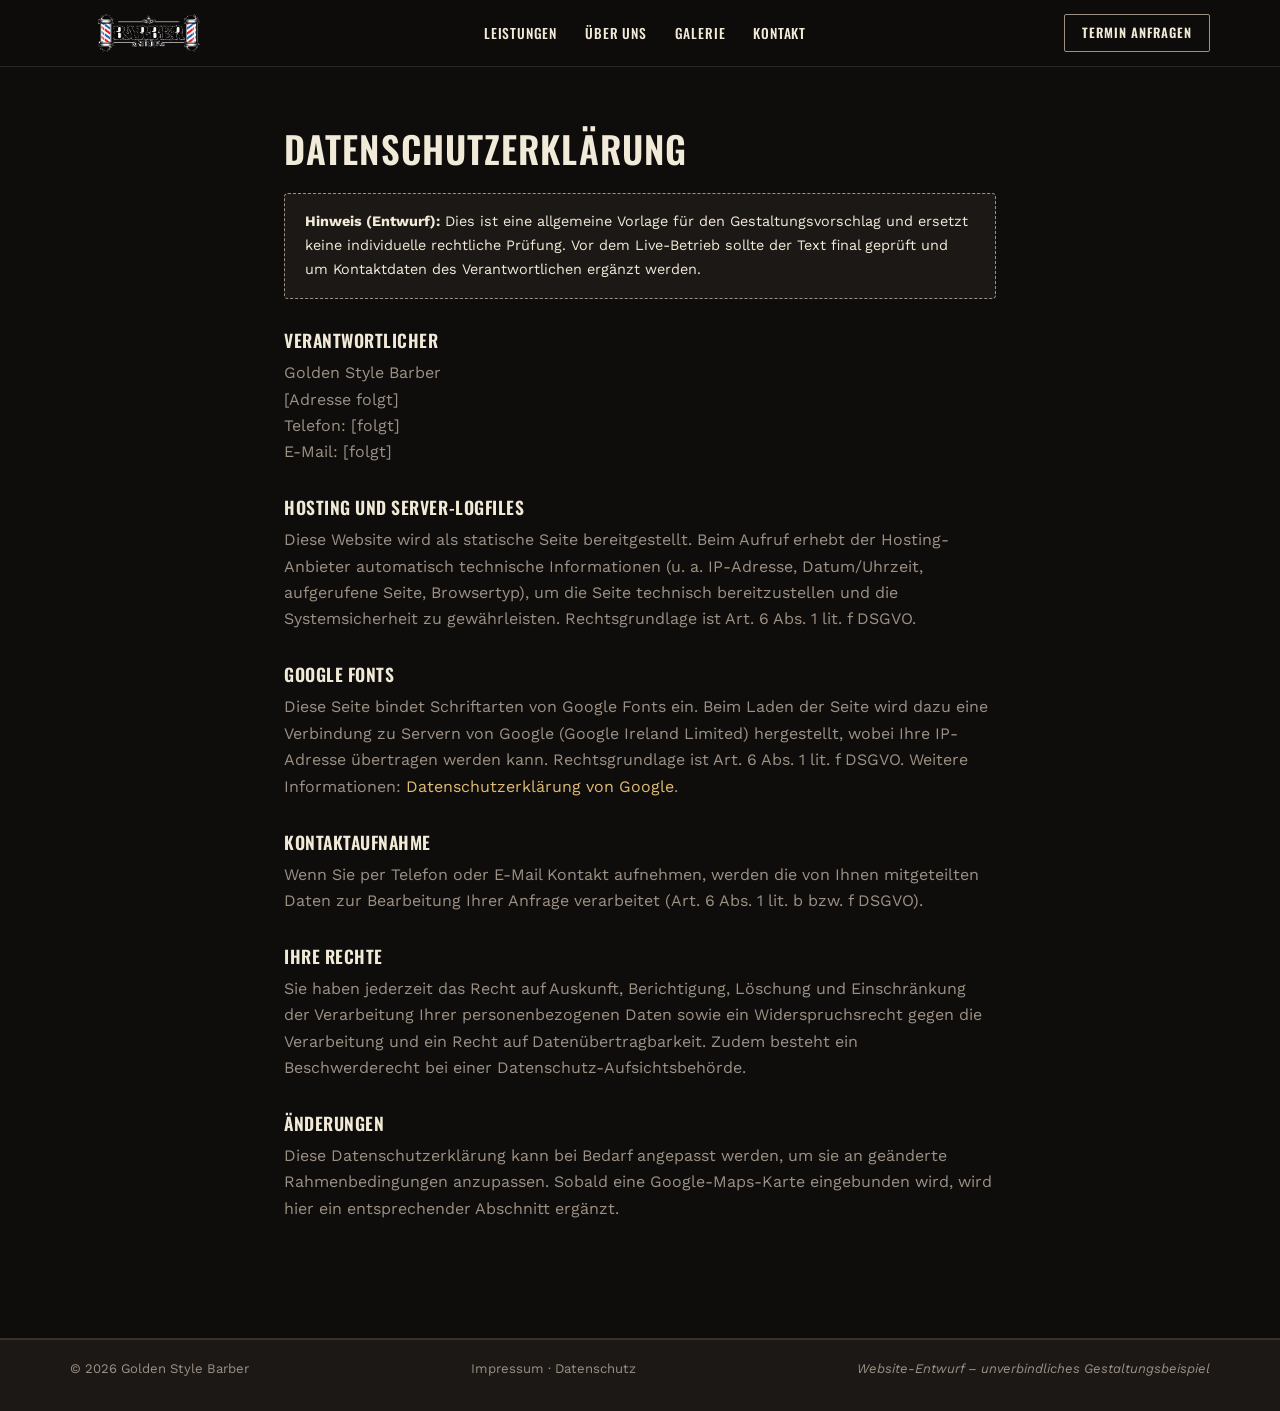
==== commit 3e39e598: "Rename site to Golden Style Barber Co-Authored-By: Claude Sonnet 5 <noreply@anthropic.com> Claude-Se" ====
--- a/datenschutz.html
+++ b/datenschutz.html
@@ -3,7 +3,7 @@
 <head>
 <meta charset="UTF-8">
 <meta name="viewport" content="width=device-width, initial-scale=1.0">
-<title>Datenschutz – Barber Shop</title>
+<title>Datenschutz – Golden Style Barber</title>
 <meta name="robots" content="noindex, nofollow">
 <link rel="icon" href="data:image/svg+xml,%3Csvg xmlns='http://www.w3.org/2000/svg' viewBox='0 0 100 100'%3E%3Ccircle cx='50' cy='50' r='48' fill='%230F0D0C'/%3E%3Ccircle cx='50' cy='50' r='46' fill='none' stroke='%23BE9143' stroke-width='2'/%3E%3Ctext x='50' y='66' font-size='48' font-family='Georgia,serif' fill='%23E0BC72' text-anchor='middle'%3EB%3C/text%3E%3C/svg%3E">
 <link rel="preconnect" href="https://fonts.googleapis.com">
@@ -16,7 +16,7 @@
 <header class="site-header">
   <div class="container header-inner">
     <a class="logo" href="index.html">
-      <img src="images/barber-logo.png" alt="Barber Shop">
+      <img src="images/barber-logo.png" alt="Golden Style Barber">
     </a>
     <nav class="main-nav" id="main-nav">
       <a href="index.html#leistungen">Leistungen</a>
@@ -44,7 +44,7 @@
 
       <h2>Verantwortlicher</h2>
       <p>
-        Barber Shop<br>
+        Golden Style Barber<br>
         [Adresse folgt]<br>
         Telefon: [folgt]<br>
         E-Mail: [folgt]
@@ -71,7 +71,7 @@
 <footer class="site-footer">
   <div class="footer-bottom">
     <div class="container footer-bottom-inner">
-      <p>© <span id="year"></span> Barber Shop</p>
+      <p>© <span id="year"></span> Golden Style Barber</p>
       <p><a href="impressum.html">Impressum</a> · <a href="datenschutz.html">Datenschutz</a></p>
       <p class="draft-note">Website-Entwurf – unverbindliches Gestaltungsbeispiel</p>
     </div>
